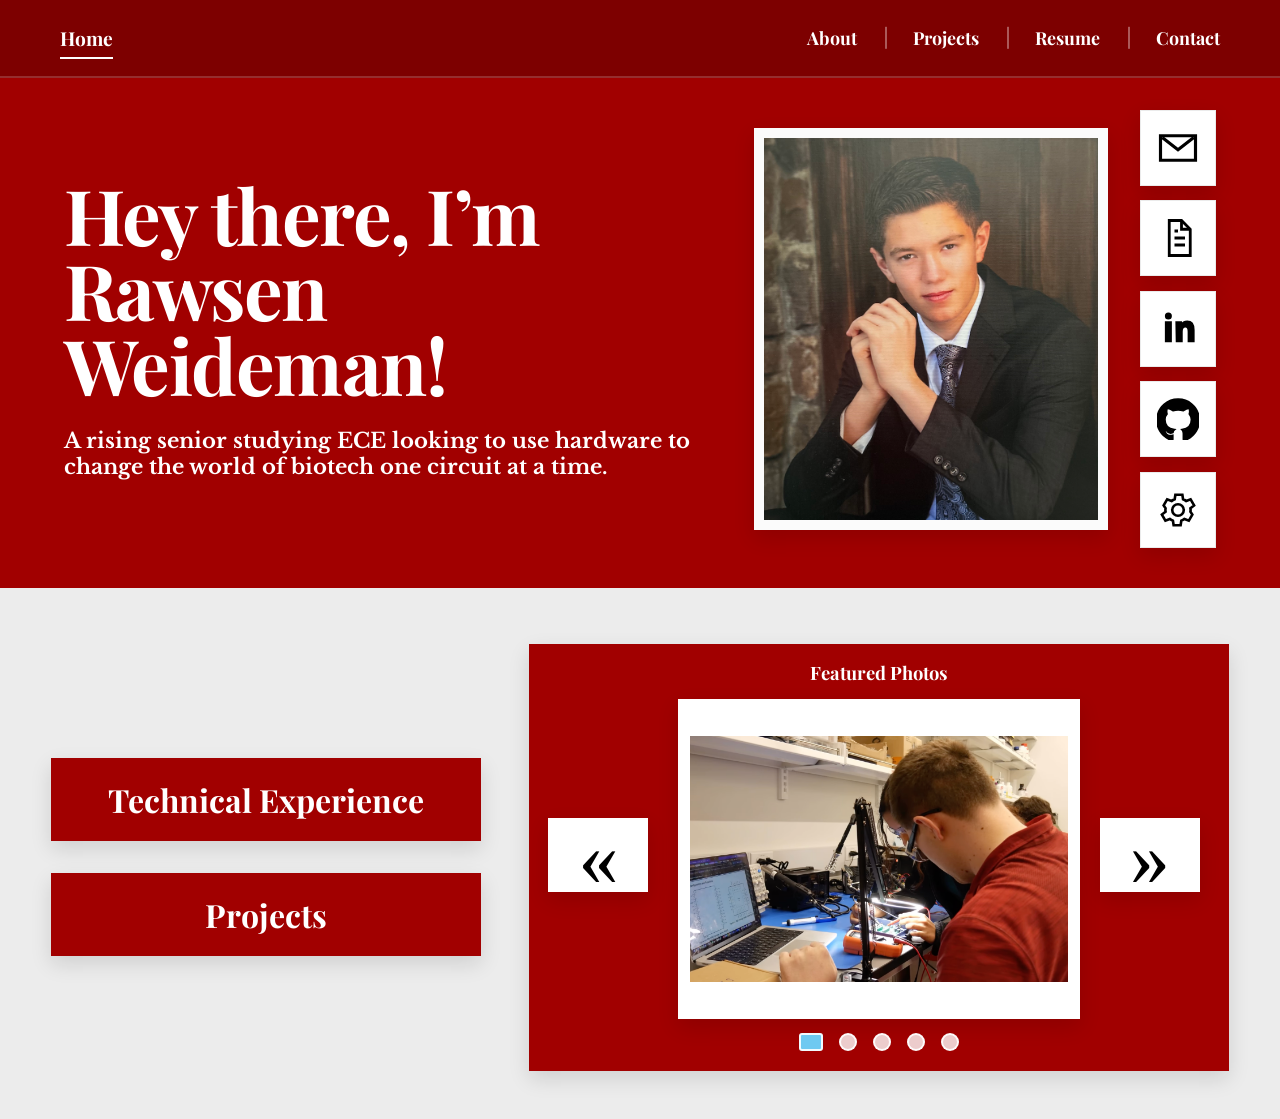
==== index.html @ 402f88d9 "Update index.html" ====
<!DOCTYPE html>
<html lang="en">
<head>
  <meta charset="UTF-8" />
  <meta name="viewport" content="width=device-width, initial-scale=1.0" />
  <title>Rawsen Portfolio</title>
  <link rel="preconnect" href="https://fonts.googleapis.com">
  <link rel="preconnect" href="https://fonts.gstatic.com" crossorigin>
  <link href="https://fonts.googleapis.com/css2?family=Playfair+Display:wght@600;700;800&family=Libre+Baskerville:wght@400;700&display=swap" rel="stylesheet">
  <link rel="stylesheet" href="style.css">
</head>
<body>
  <header class="topbar">
    <div class="nav-wrap">
      <a href="index.html" class="home-link active">Home</a>
      <nav class="nav">
        <a href="about.html">About</a>
        <a href="projects.html">Projects</a>
        <a href="resume.html">Resume</a>
        <a href="contact.html">Contact</a>
      </nav>
    </div>
  </header>

  <section class="hero">
    <div class="hero-grid">
      <div class="hero-copy">
        <h1>Hey there, I’m<br>Rawsen Weideman!</h1>
        <p>A rising senior studying ECE looking to use hardware to change the world of biotech one circuit at a time.</p>
      </div>

      <div class="hero-photo-wrap">
        <div class="hero-photo">
          <img src="images/profile.png" alt="Portrait of myself">
        </div>
      </div>

      <!-- <div class="social-rail">
        <a class="social-link" href="mailto:rlwWEIDS@gmail.com" aria-label="Email">
          <svg viewBox="0 0 24 24"><path d="M2 5h20v14H2z" fill="none" stroke-width="1.8"></path><path d="M3 6l9 7 9-7" fill="none" stroke-width="1.8"></path></svg>
        </a>
        <a class="social-link" href="links/Rawsen_Weideman_Resume.pdf" aria-label="Resume">
          <svg viewBox="0 0 24 24"><path d="M7 2h7l5 5v15H7z" fill="none" stroke-width="1.6"></path><path d="M14 2v5h5" fill="none" stroke-width="1.6"></path><path d="M10 12h6M10 16h6M10 8h2" fill="none" stroke-width="1.6"></path></svg>
        </a>
        <a class="social-link" href="https://linkedin.com/in/rawsen-weideman" target="_blank" rel="noreferrer" aria-label="LinkedIn">
          <svg viewBox="0 0 24 24"><path d="M5 8h3v11H5z"></path><circle cx="6.5" cy="4.5" r="1.5"></circle><path d="M11 8h2.8v1.6h.1c.4-.8 1.4-1.9 3.4-1.9 3 0 3.7 1.9 3.7 4.9V19h-3v-5.4c0-1.3 0-2.9-1.8-2.9s-2 1.4-2 2.8V19h-3z"></path></svg>
        </a>
        <a class="social-link" href="https://github.com/rweideman" target="_blank" rel="noreferrer" aria-label="GitHub">
          <svg viewBox="0 0 24 24"><path d="M12 .7a12 12 0 0 0-3.8 23.4c.6.1.8-.3.8-.6v-2.1c-3.3.7-4-1.4-4-1.4-.5-1.4-1.4-1.8-1.4-1.8-1.1-.8.1-.8.1-.8 1.2.1 1.9 1.3 1.9 1.3 1.1 1.8 2.8 1.3 3.5 1 .1-.8.4-1.3.8-1.6-2.6-.3-5.4-1.3-5.4-5.8 0-1.3.4-2.3 1.2-3.2-.1-.3-.5-1.5.1-3.1 0 0 1-.3 3.3 1.2a11 11 0 0 1 6 0c2.3-1.5 3.3-1.2 3.3-1.2.6 1.6.2 2.8.1 3.1.7.9 1.2 1.9 1.2 3.2 0 4.5-2.8 5.5-5.4 5.8.4.4.8 1.1.8 2.2v3.2c0 .3.2.7.8.6A12 12 0 0 0 12 .7z"></path></svg>
        </a>
        <a class="social-link" href="contact.html" aria-label="Contact">
          <svg viewBox="0 0 24 24"><path d="M19.1 13a7.5 7.5 0 0 0 .1-1 7.5 7.5 0 0 0-.1-1l2.1-1.6-2-3.5-2.5 1a8 8 0 0 0-1.8-1l-.4-2.6h-4l-.4 2.6a8 8 0 0 0-1.8 1l-2.5-1-2 3.5L4.9 11a7.5 7.5 0 0 0-.1 1 7.5 7.5 0 0 0 .1 1l-2.1 1.6 2 3.5 2.5-1a8 8 0 0 0 1.8 1l.4 2.6h4l.4-2.6a8 8 0 0 0 1.8-1l2.5 1 2-3.5z" fill="none" stroke-width="1.5"></path><circle cx="12" cy="12" r="3.3" fill="none" stroke-width="1.5"></circle></svg>
        </a>
      </div> -->
      <div class="social-rail">
  <a class="social-link" href="mailto:rlwWEIDS@gmail.com"
     aria-label="Email" data-tooltip="Email">
    <svg viewBox="0 0 24 24">
      <path d="M2 5h20v14H2z" fill="none" stroke-width="1.8"></path>
      <path d="M3 6l9 7 9-7" fill="none" stroke-width="1.8"></path>
    </svg>
  </a>

  <a class="social-link" href="links/Rawsen_Weideman_Resume.pdf"
     aria-label="Resume" data-tooltip="View Resume">
    <svg viewBox="0 0 24 24">
      <path d="M7 2h7l5 5v15H7z" fill="none" stroke-width="1.6"></path>
      <path d="M14 2v5h5" fill="none" stroke-width="1.6"></path>
      <path d="M10 12h6M10 16h6M10 8h2" fill="none" stroke-width="1.6"></path>
    </svg>
  </a>

  <a class="social-link"
     href="https://linkedin.com/in/rawsen-weideman"
     target="_blank"
     rel="noreferrer"
     aria-label="LinkedIn"
     data-tooltip="LinkedIn">
    <svg viewBox="0 0 24 24">
      <path d="M5 8h3v11H5z"></path>
      <circle cx="6.5" cy="4.5" r="1.5"></circle>
      <path d="M11 8h2.8v1.6h.1c.4-.8 1.4-1.9 3.4-1.9 3 0 3.7 1.9 3.7 4.9V19h-3v-5.4c0-1.3 0-2.9-1.8-2.9s-2 1.4-2 2.8V19h-3z"></path>
    </svg>
  </a>

  <a class="social-link"
     href="https://github.com/rweideman"
     target="_blank"
     rel="noreferrer"
     aria-label="GitHub"
     data-tooltip="GitHub">
    <svg viewBox="0 0 24 24">
      <path d="M12 .7a12 12 0 0 0-3.8 23.4c.6.1.8-.3.8-.6v-2.1c-3.3.7-4-1.4-4-1.4-.5-1.4-1.4-1.8-1.4-1.8-1.1-.8.1-.8.1-.8 1.2.1 1.9 1.3 1.9 1.3 1.1 1.8 2.8 1.3 3.5 1 .1-.8.4-1.3.8-1.6-2.6-.3-5.4-1.3-5.4-5.8 0-1.3.4-2.3 1.2-3.2-.1-.3-.5-1.5.1-3.1 0 0 1-.3 3.3 1.2a11 11 0 0 1 6 0c2.3-1.5 3.3-1.2 3.3-1.2.6 1.6.2 2.8.1 3.1.7.9 1.2 1.9 1.2 3.2 0 4.5-2.8 5.5-5.4 5.8.4.4.8 1.1.8 2.2v3.2c0 .3.2.7.8.6A12 12 0 0 0 12 .7z"></path>
    </svg>
  </a>

  <a class="social-link" href="contact.html"
     aria-label="Contact" data-tooltip="Contact Me">
    <svg viewBox="0 0 24 24">
      <path d="M19.1 13a7.5 7.5 0 0 0 .1-1 7.5 7.5 0 0 0-.1-1l2.1-1.6-2-3.5-2.5 1a8 8 0 0 0-1.8-1l-.4-2.6h-4l-.4 2.6a8 8 0 0 0-1.8 1l-2.5-1-2 3.5L4.9 11a7.5 7.5 0 0 0-.1 1 7.5 7.5 0 0 0 .1 1l-2.1 1.6 2 3.5 2.5-1a8 8 0 0 0 1.8 1l.4 2.6h4l.4-2.6a8 8 0 0 0 1.8-1l2.5 1 2-3.5z"
            fill="none" stroke-width="1.5"></path>
      <circle cx="12" cy="12" r="3.3" fill="none" stroke-width="1.5"></circle>
    </svg>
  </a>
</div>
    </div>
  </section>

  <section class="overview">
    <div class="overview-grid">
      <div class="stacked-links">
        <a href="resume.html">Technical Experience</a>
        <a href="projects.html">Projects</a>
      </div>

      <div class="feature-card">
        <button class="arrow-btn" type="button" id="featurePrev">&#171;</button>

        <div class="feature-media">
          <div class="feature-header">Featured Photos</div>

          <div class="feature-image">
            <img id="featureImage" src="images/feature-1.jpg" alt="Featured photo preview">
          </div>

          <div class="dots" id="featureDots"></div>
        </div>

        <button class="arrow-btn" type="button" id="featureNext">&#187;</button>
      </div>
    </div>
  </section>

  <script src="script.js"></script>
</body>
</html>
---- style.css ----
:root {
  --primary: #a10000;
  --primary-dark: #7d0000;
  --primary-mid: #8b0000;
  --light: #f3f3f3;
  --line: #d5d5d5;
  --text: #1d1d1d;
  --white: #ffffff;
  --shadow: 0 8px 20px rgba(0, 0, 0, 0.12);
}

* {
  box-sizing: border-box;
  margin: 0;
  padding: 0;
}

html {
  scroll-behavior: smooth;
}

body {
  font-family: "Libre Baskerville", serif;
  color: var(--text);
  background: var(--light);
}

img {
  max-width: 100%;
  display: block;
}

a {
  text-decoration: none;
  color: inherit;
}

.topbar {
  background: var(--primary-dark);
  color: var(--white);
  min-height: 78px;
  display: flex;
  align-items: center;
  padding: 0 4vw;
  border-bottom: 2px solid rgba(255,255,255,0.18);
  position: sticky;
  top: 0;
  z-index: 50;
}

.nav-wrap {
  width: 100%;
  display: flex;
  align-items: center;
  justify-content: space-between;
}

/* NAVIGATION BAR */

.home-link {
  font-family: "Playfair Display", serif;
  font-size: clamp(1.1rem, 1.5vw, 1.6rem);
  font-weight: 700;
  color: var(--white);
  padding: 0.2rem 0.55rem;
  margin-right: 1.6rem;
  transition: background-color 0.2s ease;
  position: relative;
  display: inline-block;
}

.nav {
  display: flex;
  align-items: center;
  gap: 2.4rem;
}

.nav a {
  font-family: "Playfair Display", serif;
  font-size: clamp(1rem, 1.4vw, 1.4rem);
  font-weight: 700;
  color: var(--white);
  padding: 0.2rem 0.55rem;
  line-height: 1;
  transition: background-color 0.2s ease;
  position: relative;
  display: inline-block;
  margin: 0;
}

/* Clean divider between links */
.nav a + a::before {
  content: "";
  position: absolute;
  left: -1.2rem;
  top: 50%;
  transform: translateY(-50%);
  width: 2px;
  height: 1.25em;
  background: rgba(255,255,255,0.35);
}

/* Hover background */
.home-link:hover,
.nav a:hover {
  background-color: rgba(0, 0, 0, 0.16);
  color: var(--white);
}

/* Active underline */
.home-link.active::after,
.nav a.active::after {
  content: "";
  position: absolute;
  left: 0.55rem;
  right: 0.55rem;
  bottom: -0.28rem;
  height: 2px;
  background: var(--white);
}

/* HOME PAGE */

.hero {
  background: var(--primary);
  color: var(--white);
  padding: 2rem 5vw 2.5rem;
}

.hero-grid {
  display: grid;
  grid-template-columns: 1.3fr 0.7fr auto;
  gap: 2rem;
  align-items: center;
  max-width: 1500px;
  margin: 0 auto;
}

.hero-copy h1 {
  font-family: "Playfair Display", serif;
  font-size: clamp(3rem, 6vw, 6rem);
  line-height: 0.98;
  margin-bottom: 1.6rem;
  letter-spacing: -0.02em;
}

.hero-copy p {
  font-size: clamp(1rem, 1.65vw, 2rem);
  max-width: 760px;
  line-height: 1.25;
  font-weight: 700;
}

.hero-photo-wrap {
  justify-self: center;
}

.hero-photo {
  width: min(380px, 100%);
  aspect-ratio: 0.88 / 1;
  background: #b8b8b8;
  border: 10px solid rgba(255,255,255,0.95);
  box-shadow: var(--shadow);
  overflow: hidden;
}

.hero-photo img {
  width: 100%;
  height: 100%;
  object-fit: cover;
}

.social-rail {
  display: flex;
  flex-direction: column;
  gap: 0.9rem;
  justify-self: end;
}

.social-link {
  width: 76px;
  height: 76px;
  background: var(--white);
  display: grid;
  place-items: center;
  box-shadow: var(--shadow);
  transition: transform 0.2s ease;
  border: 1px solid rgba(0,0,0,0.08);
}

.social-link:hover {
  transform: translateY(-2px);
}

.social-link svg {
  width: 42px;
  height: 42px;
  fill: #000;
  stroke: #000;
}

.overview {
  background: #ececec;
  padding: 3.5rem 4vw 3rem;
}

.overview-grid {
  max-width: 1400px;
  margin: 0 auto;
  display: grid;
  grid-template-columns: 430px 1fr;
  gap: 3rem;
  align-items: stretch;
}

.stacked-links {
  display: flex;
  flex-direction: column;
  gap: 2rem;
  justify-content: center;
}

.stacked-links a {
  display: block;
  background: var(--primary);
  color: var(--white);
  font-family: "Playfair Display", serif;
  font-weight: 700;
  font-size: clamp(1.7rem, 2.5vw, 2.8rem);
  text-align: center;
  padding: 1.25rem 1rem;
  box-shadow: var(--shadow);
  transition: transform 0.2s ease, background 0.2s ease;
}

.stacked-links a:hover {
  background: var(--primary-dark);
  transform: translateY(-2px);
}

.feature-card {
  background: var(--primary);
  color: var(--white);
  padding: 1rem 1.2rem 1.2rem;
  box-shadow: var(--shadow);
  display: grid;
  grid-template-columns: 110px 1fr 110px;
  gap: 1.25rem;
  align-items: center;
  min-height: 290px;
}

.feature-media {
  display: flex;
  flex-direction: column;
  align-items: center;
  gap: 0.9rem;
}

.feature-header {
  color: var(--white);
  font-family: "Playfair Display", serif;
  font-size: clamp(1.15rem, 1.35vw, 1.4rem);
  font-weight: 700;
  text-align: center;
  padding: 0;
}

.feature-image {
  width: min(430px, 100%);
  height: 320px;
  background: #ffffff;
  overflow: hidden;
  box-shadow: var(--shadow);
  display: flex;
  justify-content: center;
  align-items: center;
  padding: 0.75rem;
}

.feature-image img {
  max-width: 100%;
  max-height: 100%;
  width: auto;
  height: auto;
  object-fit: contain;
  display: block;
}

/* HOME PAGE CAROUSEL BUTTONS */

.arrow-btn {
  background: var(--white);
  border: none;
  color: #000;
  font-size: 5rem;
  line-height: 1;
  cursor: pointer;
  width: 100px;
  height: 74px;
  font-family: Georgia, serif;
  box-shadow: var(--shadow);
}

.arrow-btn:hover {
  background: #f3f3f3;
}

.dots {
  display: flex;
  gap: 1rem;
  align-items: center;
  justify-content: center;
}

.dot {
  width: 18px;
  height: 18px;
  border-radius: 50%;
  background: rgba(255,255,255,0.8);
  border: 2px solid rgba(255,255,255,0.9);
  cursor: pointer;
}

.dot.active {
  border-radius: 3px;
  width: 24px;
  background: #6ec9f1;
}

/* GENERAL PAGE STYLES */

.page-header {
  background: var(--primary);
  color: var(--white);
  padding: 3.5rem 5vw 4rem;
}

.page-header h1 {
  font-family: "Playfair Display", serif;
  font-size: clamp(3rem, 5vw, 5.3rem);
}

.page-content {
  max-width: 2000px;
  margin: 0 auto;
  padding: 3rem 3vw 4rem;
}

.content-block,
.project-detail {
  background: #fff;
  padding: 2rem;
  margin-bottom: 2rem;
  box-shadow: var(--shadow);
}

.content-block h2,
.project-detail h2 {
  font-family: "Playfair Display", serif;
  color: var(--primary);
  font-size: clamp(1.8rem, 3vw, 3rem);
  margin-bottom: 1.2rem;
}

.content-block p,
.project-detail p {
  font-size: 1.05rem;
  line-height: 1.7;
}

.content-block p + p,
.project-detail p + p {
  margin-top: 1rem;
}

.project-role {
  color: var(--primary);
  font-family: "Playfair Display", serif;
  font-size: 1.05rem;
  font-weight: 700;
  margin-top: -0.3rem;
  margin-bottom: 1.2rem;
  letter-spacing: 0.01em;
}

.center-block {
  text-align: center;
}

/* RESUME BUTTON */

.resume-button,
.resume-button:visited,
.resume-button:active {
  display: inline-flex;
  align-items: center;
  justify-content: center;
  margin-top: 1.5rem;
  background: var(--primary);
  color: var(--white);
  padding: 1rem 1.75rem;
  font-family: "Playfair Display", serif;
  font-size: 1.2rem;
  font-weight: 700;
  box-shadow: var(--shadow);
  text-decoration: none;
  transition: background 0.2s ease, transform 0.2s ease, box-shadow 0.2s ease;
  position: relative;
  top: 0;
}

.resume-button:hover {
  background: var(--primary-dark);
  color: var(--white);
  transform: translateY(-2px);
  box-shadow: 0 10px 24px rgba(0, 0, 0, 0.16);
  text-decoration: none;
}

.resume-role {
  color: var(--primary);
  font-family: "Playfair Display", serif;
  font-size: 1.7rem;
  font-weight: 700;
  margin-top: -0.3rem;
  margin-bottom: 1.2rem;
  letter-spacing: 0.01em;
}

/* PROJECT PAGE */

.project-detail-image {
  width: 100%;
  max-width: 700px;
  margin: 0 auto 1.5rem;
  background: #fff;
  box-shadow: var(--shadow);
  overflow: hidden;
}

.project-detail-image img {
  width: 100%;
  height: auto;
  object-fit: contain;
}

.project-carousel {
  display: grid;
  grid-template-columns: 70px 1fr 70px;
  gap: 1rem;
  align-items: center;
  margin: 0 auto 1.5rem;
}

.project-carousel-btn {
  background: var(--white);
  border: none;
  color: #000;
  font-size: 3.2rem;
  line-height: 1;
  cursor: pointer;
  height: 72px;
  box-shadow: var(--shadow);
  font-family: Georgia, serif;
}

.project-carousel-btn:hover {
  background: #f3f3f3;
}

.project-detail-image {
  width: 100%;
  max-width: 700px;
  margin: 0 auto;
  background: #fff;
  box-shadow: var(--shadow);
  overflow: hidden;
}

.project-detail-image img {
  width: 100%;
  height: 420px;
  object-fit: contain;
  display: block;
}

.project-image-caption {
  padding: 0.9rem 1rem 1rem;
  font-size: 0.95rem;
  line-height: 1.5;
  color: var(--primary);
  background: #fff;
  border-top: 1px solid var(--line);
  font-style: italic;
}

/* PROJECT HEADER WITH IMAGE/LOGO */

.project-heading {
  display: flex;
  align-items: flex-start;
  justify-content: space-between;
  gap: 2rem;
  margin-bottom: 1.2rem;
}

.project-heading-text {
  flex: 1;
}

.project-heading-text h2 {
  margin-bottom: 0.5rem;
}

.project-heading-text .project-role {
  margin-bottom: 0;
}

.project-logo {
  height: 58px;
  width: 150px;
  flex-shrink: 0;
  display: flex;
  align-items: flex-start;
  justify-content: flex-end;
}

.project-logo img {
  max-height: 58px;
  max-width: 150px;
  width: auto;
  height: auto;
  object-fit: contain;
  display: block;
}

/* Bold/Underline links */

.content-block a:not(.resume-button),
.project-detail a {
  color: var(--primary);
  text-decoration: underline;
  text-decoration-thickness: 2px;
  text-underline-offset: 3px;
  font-weight: 600;
  transition: color 0.2s ease;
}

.content-block a:not(.resume-button):hover,
.project-detail a:hover {
  color: var(--primary-dark);
}

.tech-label {
  color: var(--primary);
  font-family: "Playfair Display", serif;
  font-weight: 700;
}

/* RESUME PAGE */

.resume-intro-block {
  margin-bottom: 2.5rem;
}

.resume-detail-row {
  display: grid;
  grid-template-columns: 1fr 360px;
  gap: 2rem;
  align-items: stretch;
  margin-bottom: 2.5rem;
}

.resume-detail-image {
  background: #fff;
  box-shadow: var(--shadow);
  overflow: hidden;
  align-self: start;
}

.resume-detail-image img {
  width: 100%;
  height: auto;
  display: block;
  object-fit: contain;
}

.resume-detail-text {
  margin-bottom: 0;
  height: 100%;
}

/* EXPERIENCE HEADER WITH IMAGE/LOGO */

.experience-heading {
  display: flex;
  align-items: flex-start;
  justify-content: space-between;
  gap: 2rem;
  margin-bottom: 1.2rem;
}

.experience-heading .project-role {
  margin-top: -0.3rem;
  margin-bottom: 0;
  flex: 1;
}

.experience-logo {
  height: 58px;
  width: 150px;
  flex-shrink: 0;
  display: flex;
  align-items: flex-start;
  justify-content: flex-end;
}

.experience-logo img {
  max-height: 58px;
  max-width: 150px;
  width: auto;
  height: auto;
  object-fit: contain;
  display: block;
}

/* ABOUT PAGE */

.about-intro {
  display: grid;
  grid-template-columns: 360px 1fr;
  gap: 2rem;
  align-items: stretch;
  margin-bottom: 2.5rem;
}

.about-main-image {
  background: #fff;
  box-shadow: var(--shadow);
  overflow: hidden;
  align-self: start;
}

.about-main-image img {
  width: 100%;
  height: auto;
  display: block;
  object-fit: contain;
}

.about-text-block {
  margin-bottom: 0;
  height: 100%;
}

.photo-gallery-section {
  background: #fff;
  padding: 2rem;
  box-shadow: var(--shadow);
}

.photo-gallery-section h2 {
  font-family: "Playfair Display", serif;
  color: var(--primary);
  font-size: clamp(1.8rem, 3vw, 3rem);
  margin-bottom: 1.5rem;
}

.photo-gallery-grid {
  display: grid;
  grid-template-columns: repeat(3, 1fr);
  gap: 1.25rem;
}

.gallery-photo {
  background: #f2f2f2;
  box-shadow: var(--shadow);
  overflow: hidden;
  aspect-ratio: 1 / 1;
}

.gallery-photo img {
  width: 100%;
  height: 100%;
  object-fit: cover;
  display: block;
}

/* RESPONSIVE STYLES */

@media (max-width: 1180px) {
  .hero-grid {
    grid-template-columns: 1fr;
  }

  .social-rail {
    flex-direction: row;
    justify-self: start;
    flex-wrap: wrap;
  }

  .overview-grid {
    grid-template-columns: 1fr;
  }
}

@media (max-width: 900px) {
  .feature-card {
    grid-template-columns: 1fr;
  }

  .feature-image {
    width: min(430px, 100%);
    height: 280px;
  }

  .arrow-btn {
    width: 100%;
  }

  .overview-grid {
    gap: 2rem;
  }

  .about-intro {
    grid-template-columns: 1fr;
  }

  .about-main-image {
    max-width: 420px;
    margin: 0 auto;
  }

  .photo-gallery-grid {
    grid-template-columns: repeat(2, 1fr);
  }

  .resume-detail-row,
  .resume-detail-row.reverse {
    grid-template-columns: 1fr;
  }

  .resume-detail-row.reverse .resume-detail-image,
  .resume-detail-row.reverse .resume-detail-text {
    order: initial;
  }

  .resume-detail-image {
    max-width: 420px;
    margin: 0 auto;
  }
}

@media (max-width: 720px) {
  .topbar {
    justify-content: center;
    padding: 1rem;
  }

  .nav-wrap {
    flex-direction: column;
    gap: 0.8rem;
  }

  .nav {
    flex-wrap: wrap;
    justify-content: center;
    gap: 0.6rem;
  }

  .nav a + a::before {
    display: none;
  }

  .nav a {
    padding: 0.25rem 0.45rem;
    margin: 0 0.35rem;
  }

  .home-link {
    padding: 0.25rem 0.45rem;
    margin-right: 0;
  }

  .home-link.active::after,
  .nav a.active::after {
    left: 0.45rem;
    right: 0.45rem;
    bottom: -0.25rem;
  }

  .experience-heading {
    align-items: flex-start;
    gap: 1rem;
  }

  .experience-logo {
    height: 44px;
    width: 105px;
  }

  .experience-logo img {
    max-height: 44px;
    max-width: 105px;
  }

  .hero {
    padding-top: 2rem;
  }

  .hero-copy h1 {
    font-size: 3rem;
  }

  .photo-gallery-grid {
    grid-template-columns: 1fr;
  }

  .project-heading {
    align-items: flex-start;
    gap: 1rem;
  }

  .project-logo {
    height: 44px;
    width: 105px;
  }

  .project-logo img {
    max-height: 44px;
    max-width: 105px;
  }

  .project-carousel {
    grid-template-columns: 1fr;
  }

  .project-carousel-btn {
    width: 100%;
  }

  .project-detail-image img {
    height: auto;
  }
}

/* CONTACT PAGE */

.contact-page-content {
  padding: 3rem 4vw 4rem;
}

.contact-layout {
  display: grid;
  grid-template-columns: minmax(0, 3fr) minmax(260px, 0.8fr);
  gap: 2rem;
  align-items: stretch;
  width: 100%;
}

.contact-message-block {
  background: var(--white);
  box-shadow: var(--shadow);
  padding: 2.75rem;
  min-height: 560px;
  display: flex;
  flex-direction: column;
}

.contact-message-block h2 {
  font-family: "Playfair Display", serif;
  color: var(--primary);
  font-size: clamp(2.3rem, 4vw, 4rem);
  margin-bottom: 1rem;
}

.contact-message-block p {
  font-size: 1.1rem;
  line-height: 1.7;
  margin-bottom: 2rem;
  max-width: 900px;
}

.contact-form {
  display: flex;
  flex-direction: column;
  gap: 1.3rem;
  flex: 1;
}

.contact-field-row {
  display: grid;
  grid-template-columns: 1fr 1fr;
  gap: 1.3rem;
}

.contact-field {
  display: flex;
  flex-direction: column;
  gap: 0.55rem;
}

.contact-field label {
  font-family: "Playfair Display", serif;
  color: var(--primary);
  font-size: 1.15rem;
  font-weight: 700;
}

.contact-field input,
.contact-field textarea {
  width: 100%;
  border: 2px solid var(--line);
  background: var(--white);
  color: var(--text);
  padding: 1rem;
  font-family: "Libre Baskerville", serif;
  font-size: 1rem;
}

.contact-field textarea {
  min-height: 235px;
  resize: vertical;
}

.contact-field input:focus,
.contact-field textarea:focus {
  outline: none;
  border-color: var(--primary);
}

.contact-form button {
  align-self: flex-start;
  background: var(--primary);
  color: var(--white);
  border: none;
  padding: 1rem 2rem;
  font-family: "Playfair Display", serif;
  font-size: 1.25rem;
  font-weight: 700;
  box-shadow: var(--shadow);
  cursor: pointer;
  transition: background 0.2s ease, transform 0.2s ease;
}

.contact-form button:hover {
  background: var(--primary-dark);
  color: var(--white);
  transform: translateY(-2px);
}

.contact-side-links {
  display: flex;
  flex-direction: column;
  gap: 1.25rem;
  align-items: stretch;
}

.contact-side-btn {
  display: flex;
  align-items: center;
  justify-content: center;
  background: var(--primary);
  color: var(--white);
  box-shadow: var(--shadow);
  padding: 1rem 1.75rem;
  min-height: 72px;
  font-family: "Playfair Display", serif;
  font-size: 1.2rem;
  font-weight: 700;
  text-align: center;
  transition: background 0.2s ease, transform 0.2s ease;
}

.contact-side-btn:hover {
  background: var(--primary-dark);
  color: var(--white);
  transform: translateY(-2px);
}

@media (max-width: 950px) {
  .contact-layout {
    grid-template-columns: 1fr;
  }

  .contact-side-links {
    display: grid;
    grid-template-columns: 1fr 1fr;
  }

  .contact-side-btn {
    min-height: 140px;
  }
}

@media (max-width: 720px) {
  .contact-field-row {
    grid-template-columns: 1fr;
  }

  .contact-message-block {
    padding: 2rem;
    min-height: auto;
  }

  .contact-side-links {
    grid-template-columns: 1fr;
  }
}
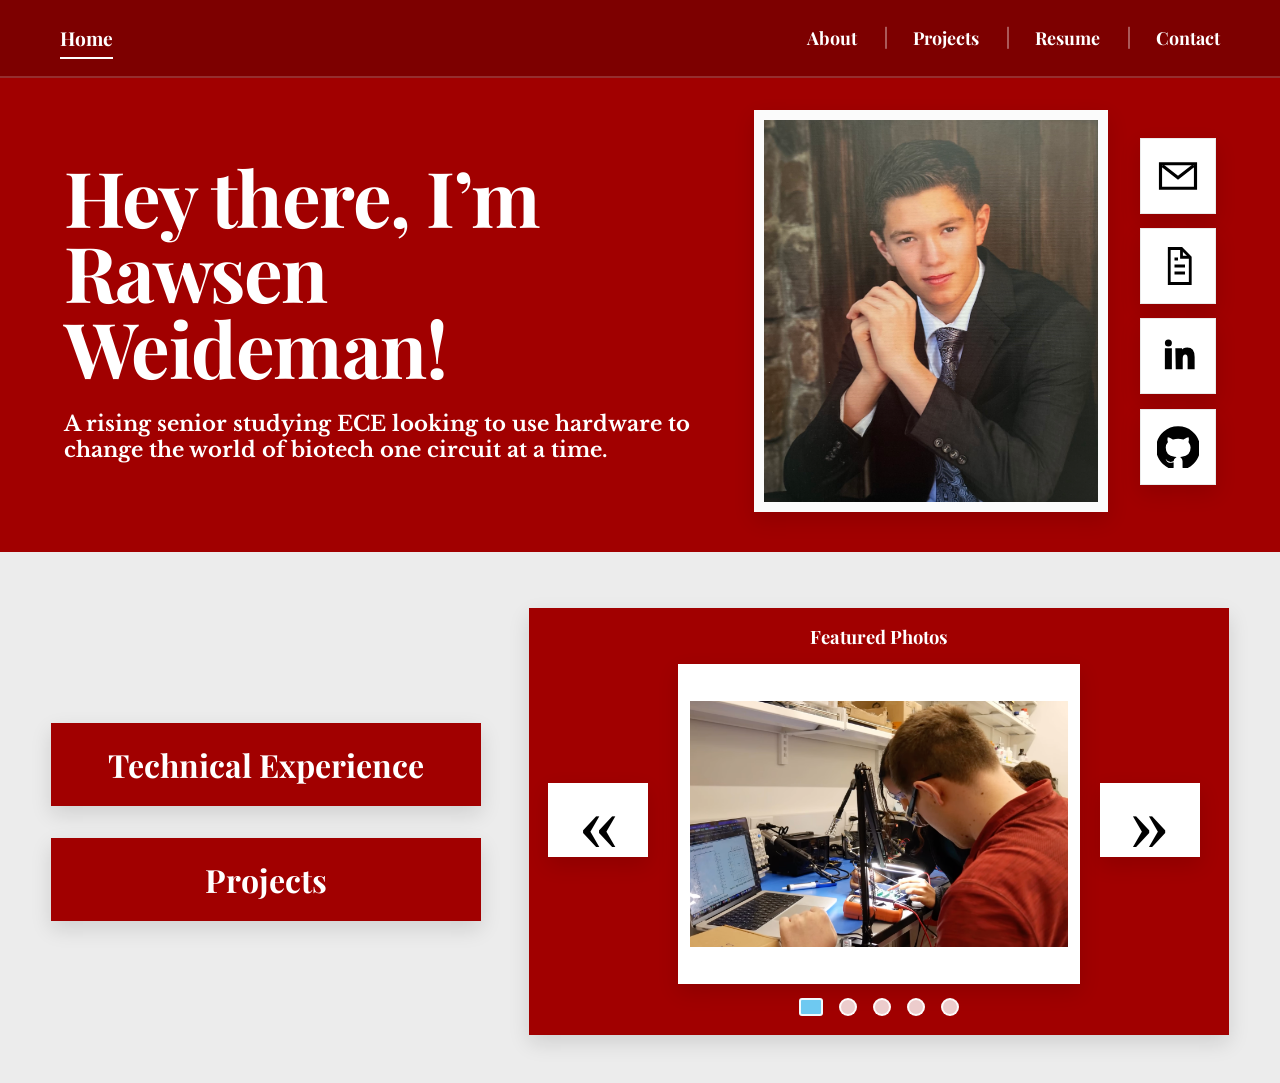
==== commit 191e352e: "Update index.html" ====
--- a/index.html
+++ b/index.html
@@ -35,26 +35,9 @@
         </div>
       </div>
 
-      <!-- <div class="social-rail">
-        <a class="social-link" href="mailto:rlwWEIDS@gmail.com" aria-label="Email">
-          <svg viewBox="0 0 24 24"><path d="M2 5h20v14H2z" fill="none" stroke-width="1.8"></path><path d="M3 6l9 7 9-7" fill="none" stroke-width="1.8"></path></svg>
-        </a>
-        <a class="social-link" href="links/Rawsen_Weideman_Resume.pdf" aria-label="Resume">
-          <svg viewBox="0 0 24 24"><path d="M7 2h7l5 5v15H7z" fill="none" stroke-width="1.6"></path><path d="M14 2v5h5" fill="none" stroke-width="1.6"></path><path d="M10 12h6M10 16h6M10 8h2" fill="none" stroke-width="1.6"></path></svg>
-        </a>
-        <a class="social-link" href="https://linkedin.com/in/rawsen-weideman" target="_blank" rel="noreferrer" aria-label="LinkedIn">
-          <svg viewBox="0 0 24 24"><path d="M5 8h3v11H5z"></path><circle cx="6.5" cy="4.5" r="1.5"></circle><path d="M11 8h2.8v1.6h.1c.4-.8 1.4-1.9 3.4-1.9 3 0 3.7 1.9 3.7 4.9V19h-3v-5.4c0-1.3 0-2.9-1.8-2.9s-2 1.4-2 2.8V19h-3z"></path></svg>
-        </a>
-        <a class="social-link" href="https://github.com/rweideman" target="_blank" rel="noreferrer" aria-label="GitHub">
-          <svg viewBox="0 0 24 24"><path d="M12 .7a12 12 0 0 0-3.8 23.4c.6.1.8-.3.8-.6v-2.1c-3.3.7-4-1.4-4-1.4-.5-1.4-1.4-1.8-1.4-1.8-1.1-.8.1-.8.1-.8 1.2.1 1.9 1.3 1.9 1.3 1.1 1.8 2.8 1.3 3.5 1 .1-.8.4-1.3.8-1.6-2.6-.3-5.4-1.3-5.4-5.8 0-1.3.4-2.3 1.2-3.2-.1-.3-.5-1.5.1-3.1 0 0 1-.3 3.3 1.2a11 11 0 0 1 6 0c2.3-1.5 3.3-1.2 3.3-1.2.6 1.6.2 2.8.1 3.1.7.9 1.2 1.9 1.2 3.2 0 4.5-2.8 5.5-5.4 5.8.4.4.8 1.1.8 2.2v3.2c0 .3.2.7.8.6A12 12 0 0 0 12 .7z"></path></svg>
-        </a>
-        <a class="social-link" href="contact.html" aria-label="Contact">
-          <svg viewBox="0 0 24 24"><path d="M19.1 13a7.5 7.5 0 0 0 .1-1 7.5 7.5 0 0 0-.1-1l2.1-1.6-2-3.5-2.5 1a8 8 0 0 0-1.8-1l-.4-2.6h-4l-.4 2.6a8 8 0 0 0-1.8 1l-2.5-1-2 3.5L4.9 11a7.5 7.5 0 0 0-.1 1 7.5 7.5 0 0 0 .1 1l-2.1 1.6 2 3.5 2.5-1a8 8 0 0 0 1.8 1l.4 2.6h4l.4-2.6a8 8 0 0 0 1.8-1l2.5 1 2-3.5z" fill="none" stroke-width="1.5"></path><circle cx="12" cy="12" r="3.3" fill="none" stroke-width="1.5"></circle></svg>
-        </a>
-      </div> -->
       <div class="social-rail">
-  <a class="social-link" href="mailto:rlwWEIDS@gmail.com"
-     aria-label="Email" data-tooltip="Email">
+  <a class="social-link" href="contact.html"
+     aria-label="Email" data-tooltip="Contact Me (Email)">
     <svg viewBox="0 0 24 24">
       <path d="M2 5h20v14H2z" fill="none" stroke-width="1.8"></path>
       <path d="M3 6l9 7 9-7" fill="none" stroke-width="1.8"></path>
@@ -94,14 +77,6 @@
     </svg>
   </a>
 
-  <a class="social-link" href="contact.html"
-     aria-label="Contact" data-tooltip="Contact Me">
-    <svg viewBox="0 0 24 24">
-      <path d="M19.1 13a7.5 7.5 0 0 0 .1-1 7.5 7.5 0 0 0-.1-1l2.1-1.6-2-3.5-2.5 1a8 8 0 0 0-1.8-1l-.4-2.6h-4l-.4 2.6a8 8 0 0 0-1.8 1l-2.5-1-2 3.5L4.9 11a7.5 7.5 0 0 0-.1 1 7.5 7.5 0 0 0 .1 1l-2.1 1.6 2 3.5 2.5-1a8 8 0 0 0 1.8 1l.4 2.6h4l.4-2.6a8 8 0 0 0 1.8-1l2.5 1 2-3.5z"
-            fill="none" stroke-width="1.5"></path>
-      <circle cx="12" cy="12" r="3.3" fill="none" stroke-width="1.5"></circle>
-    </svg>
-  </a>
 </div>
     </div>
   </section>
--- a/style.css
+++ b/style.css
@@ -534,6 +534,57 @@
   object-fit: contain;
   display: block;
 }
+.social-link {
+  position: relative;
+}
+
+.social-rail {
+  overflow: visible;
+}
+
+.social-link {
+  position: relative;
+  overflow: visible;
+}
+
+/* Tooltip */
+.social-link::after {
+  content: attr(aria-label);
+
+  position: absolute;
+  right: calc(100% + 14px);
+  top: 50%;
+  transform: translateY(-50%);
+
+  background: #1d1d1d;
+  color: white;
+
+  font-family: "Libre Baskerville", serif;
+  font-size: 0.9rem;
+  font-weight: 700;
+
+  padding: 0.55rem 0.8rem;
+  white-space: nowrap;
+
+  opacity: 0;
+  visibility: hidden;
+
+  pointer-events: none;
+  z-index: 1000;
+
+  transition: opacity 0.2s ease;
+}
+
+.social-link:hover {
+  z-index: 1000;
+}
+
+.social-link:hover::after,
+.social-link:focus-visible::after {
+  opacity: 1;
+  visibility: visible;
+}
+
 
 /* Bold/Underline links */
 
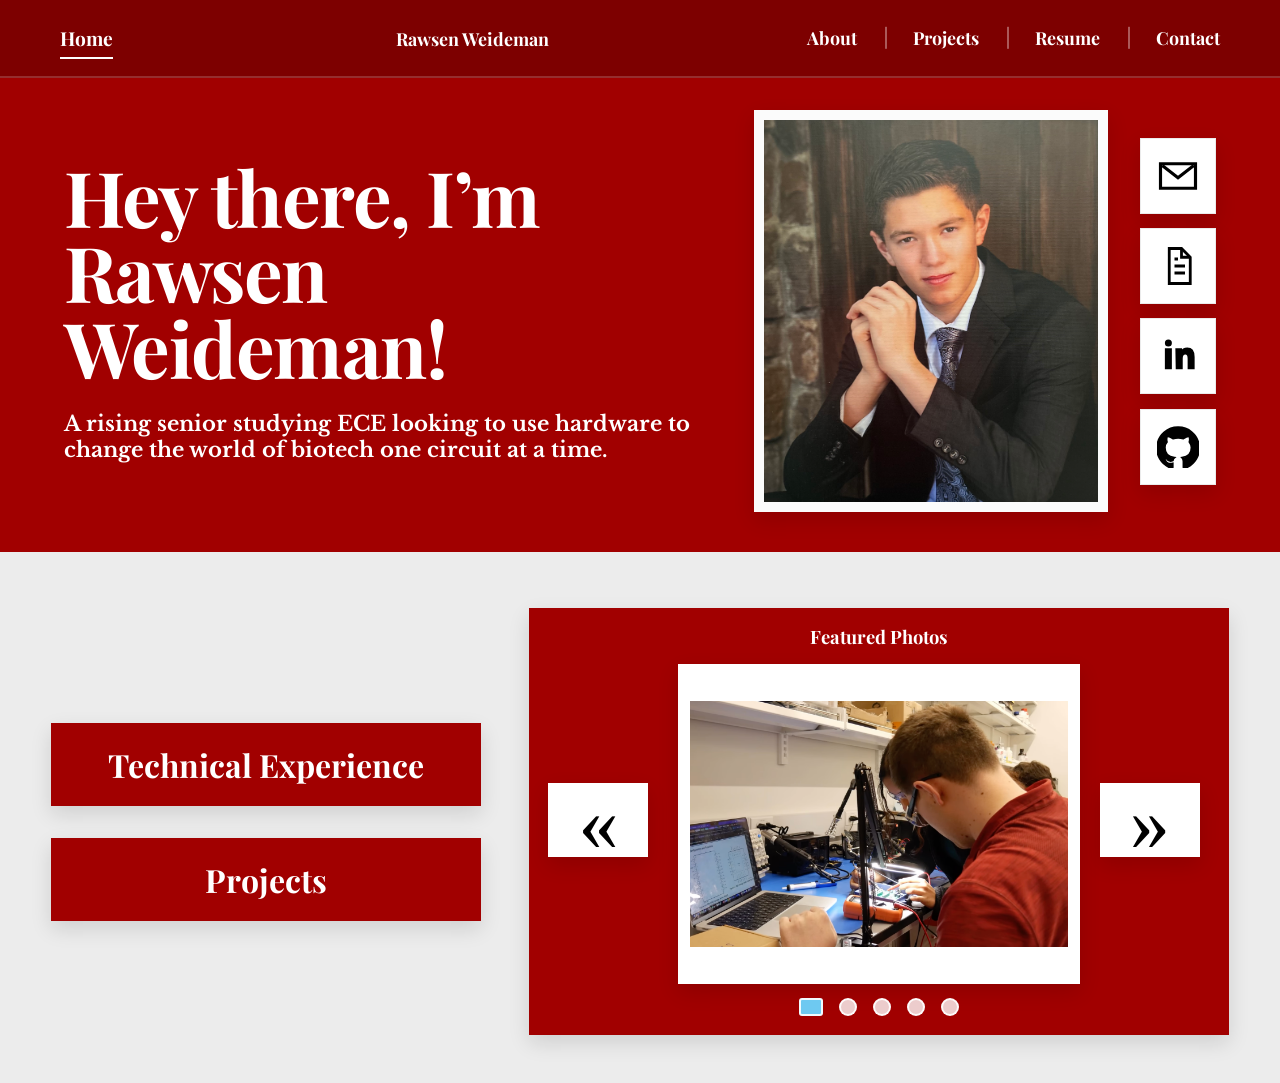
==== commit b4fcedf0: "Update index.html" ====
--- a/index.html
+++ b/index.html
@@ -13,6 +13,7 @@
   <header class="topbar">
     <div class="nav-wrap">
       <a href="index.html" class="home-link active">Home</a>
+      <span class="nav-name">Rawsen Weideman</span>
       <nav class="nav">
         <a href="about.html">About</a>
         <a href="projects.html">Projects</a>
--- a/style.css
+++ b/style.css
@@ -86,6 +86,16 @@
   position: relative;
   display: inline-block;
   margin: 0;
+}
+
+/* Name */
+.nav-name {
+  font-family: "Playfair Display", serif;
+  font-size: clamp(1rem, 1.4vw, 1.4rem);
+  font-weight: 700;
+  color: var(--white);
+  white-space: nowrap;
+  padding: 0.2rem 0.55rem;
 }
 
 /* Clean divider between links */
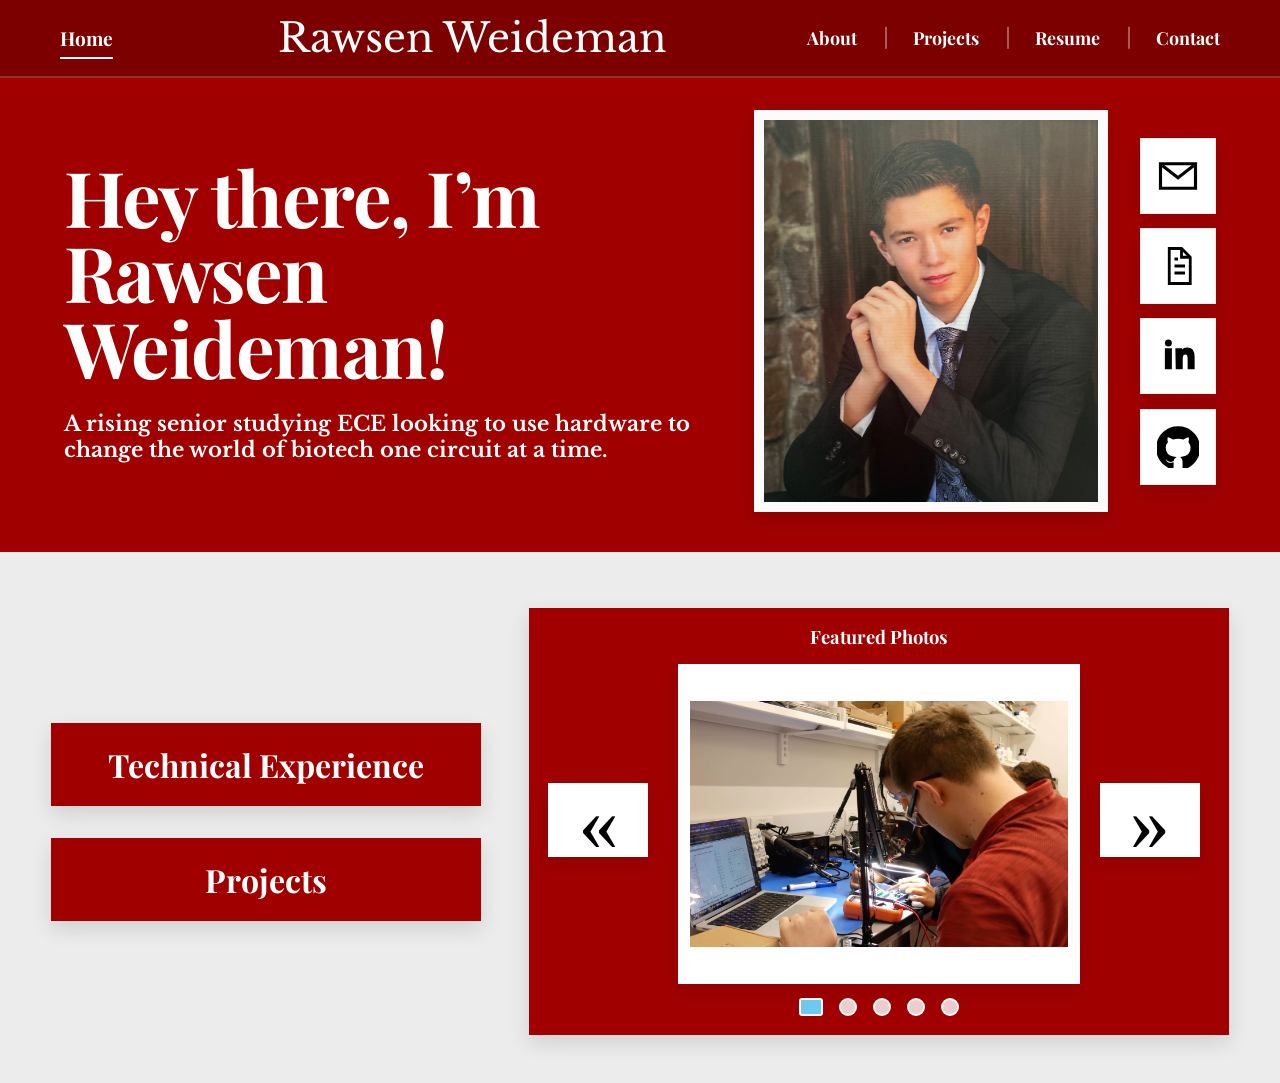
==== commit 341dc422: "TESTESTEST" ====
--- a/index.html
+++ b/index.html
@@ -13,7 +13,9 @@
   <header class="topbar">
     <div class="nav-wrap">
       <a href="index.html" class="home-link active">Home</a>
-      <span class="nav-name">Rawsen Weideman</span>
+      <span class="nav-name" style="font-size: 40px !important;">
+  Rawsen Weideman
+</span>
       <nav class="nav">
         <a href="about.html">About</a>
         <a href="projects.html">Projects</a>
--- a/style.css
+++ b/style.css
@@ -89,9 +89,9 @@
 }
 
 /* Name */
-.nav-name {
-  font-family: "Playfair Display", serif;
-  font-size: clamp(1rem, 1.4vw, 1.4rem);
+.nav .nav-name {
+  font-family: "Playfair Display", serif;
+  font-size: 1.6rem !important;
   font-weight: 700;
   color: var(--white);
   white-space: nowrap;
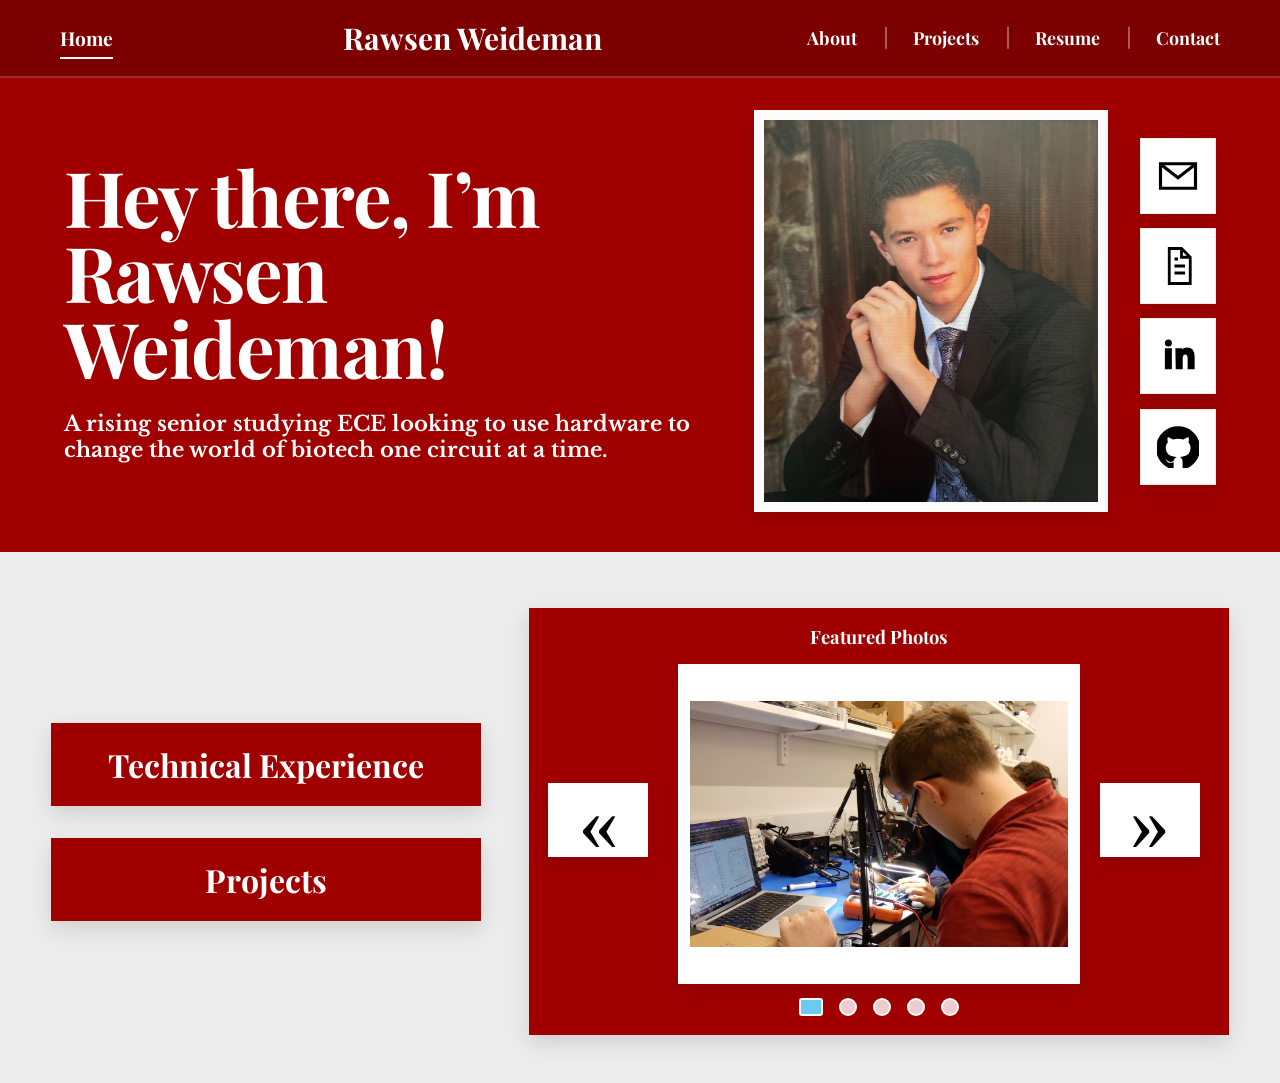
==== commit ba685d7e: "Update index.html" ====
--- a/index.html
+++ b/index.html
@@ -13,9 +13,7 @@
   <header class="topbar">
     <div class="nav-wrap">
       <a href="index.html" class="home-link active">Home</a>
-      <span class="nav-name" style="font-size: 40px !important;">
-  Rawsen Weideman
-</span>
+      <span class="nav-name" style="font-size: 30px !important;">Rawsen Weideman</span>
       <nav class="nav">
         <a href="about.html">About</a>
         <a href="projects.html">Projects</a>
--- a/style.css
+++ b/style.css
@@ -89,9 +89,9 @@
 }
 
 /* Name */
-.nav .nav-name {
-  font-family: "Playfair Display", serif;
-  font-size: 1.6rem !important;
+.nav-name {
+  font-family: "Playfair Display", serif;
+  font-size: clamp(1rem, 1.4vw, 1.4rem);
   font-weight: 700;
   color: var(--white);
   white-space: nowrap;
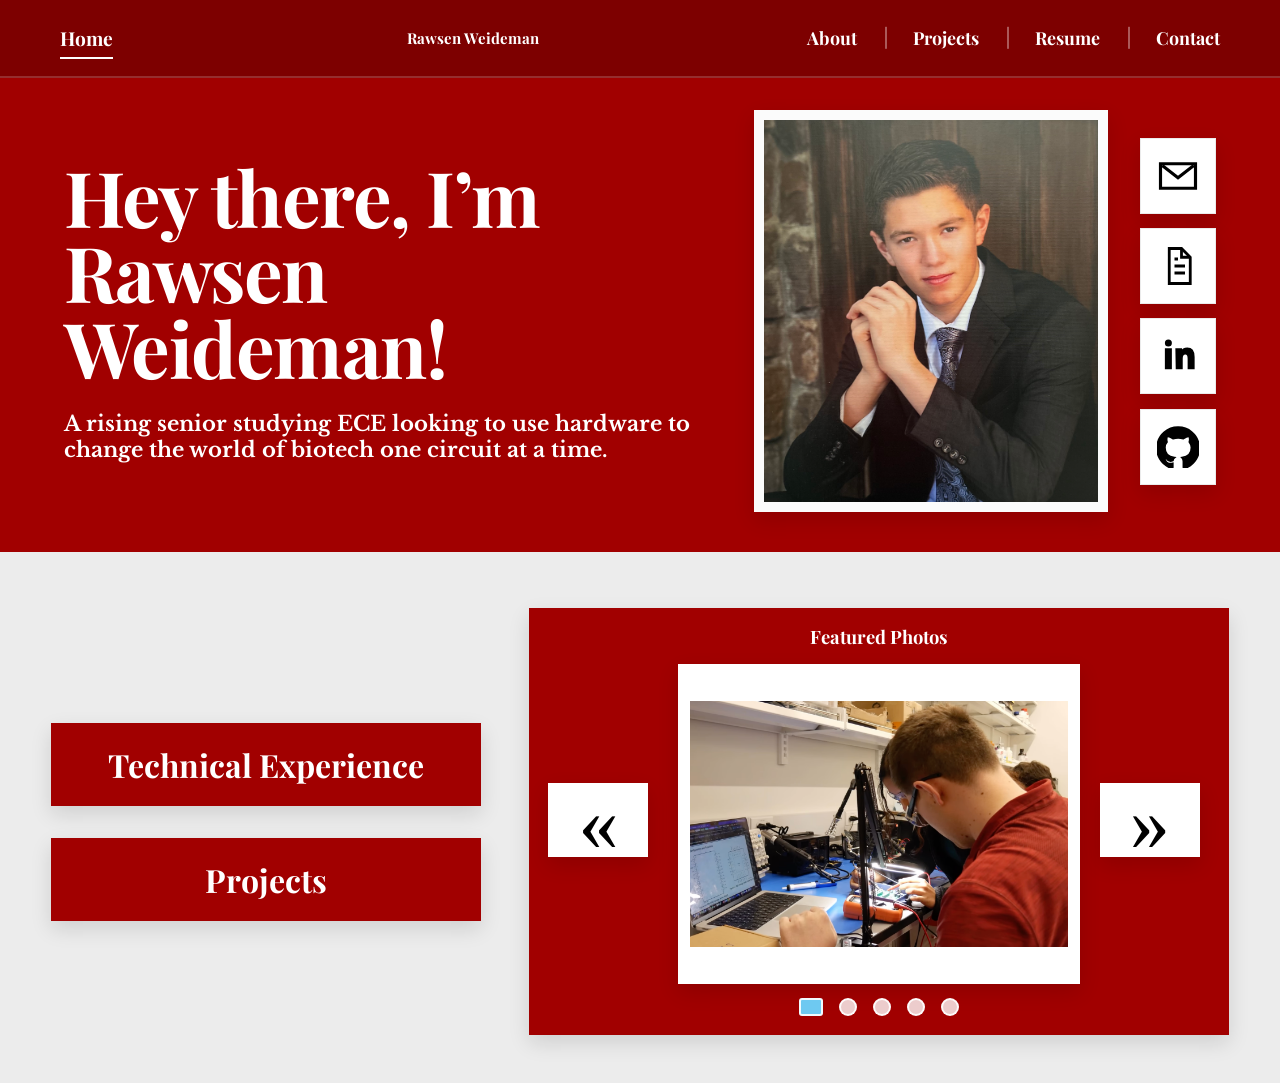
==== commit d56545de: "Update index.html" ====
--- a/index.html
+++ b/index.html
@@ -13,7 +13,7 @@
   <header class="topbar">
     <div class="nav-wrap">
       <a href="index.html" class="home-link active">Home</a>
-      <span class="nav-name" style="font-size: 30px !important;">Rawsen Weideman</span>
+      <span class="nav-name" style="font-size: 15px !important;">Rawsen Weideman</span>
       <nav class="nav">
         <a href="about.html">About</a>
         <a href="projects.html">Projects</a>
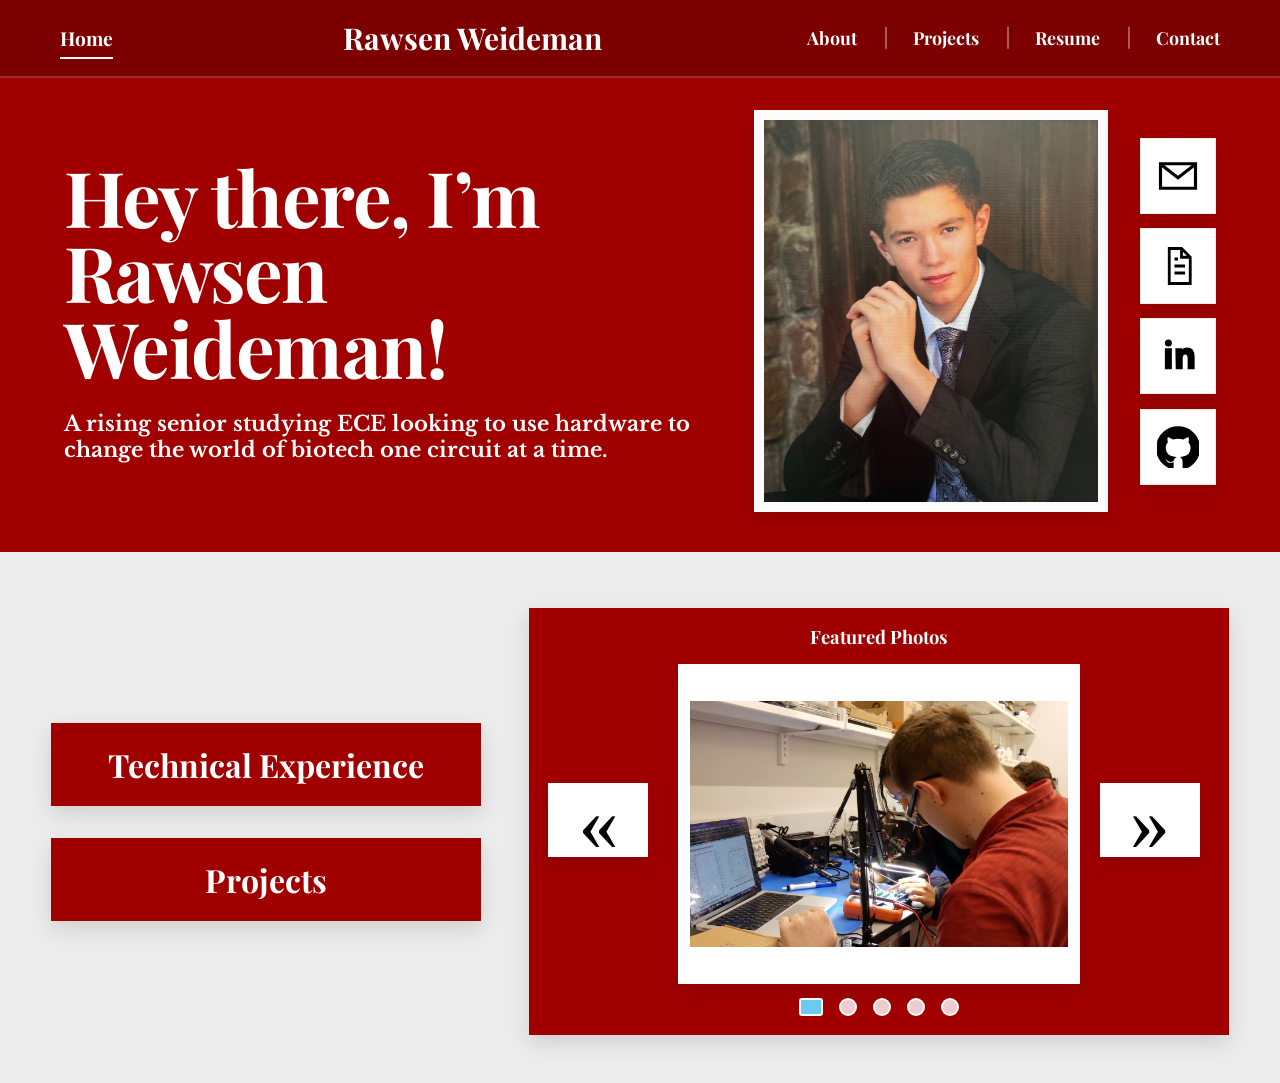
==== commit ce364800: "Update index.html" ====
--- a/index.html
+++ b/index.html
@@ -13,7 +13,7 @@
   <header class="topbar">
     <div class="nav-wrap">
       <a href="index.html" class="home-link active">Home</a>
-      <span class="nav-name" style="font-size: 15px !important;">Rawsen Weideman</span>
+      <span class="nav-name" style="font-size: 30px !important;">Rawsen Weideman</span>
       <nav class="nav">
         <a href="about.html">About</a>
         <a href="projects.html">Projects</a>
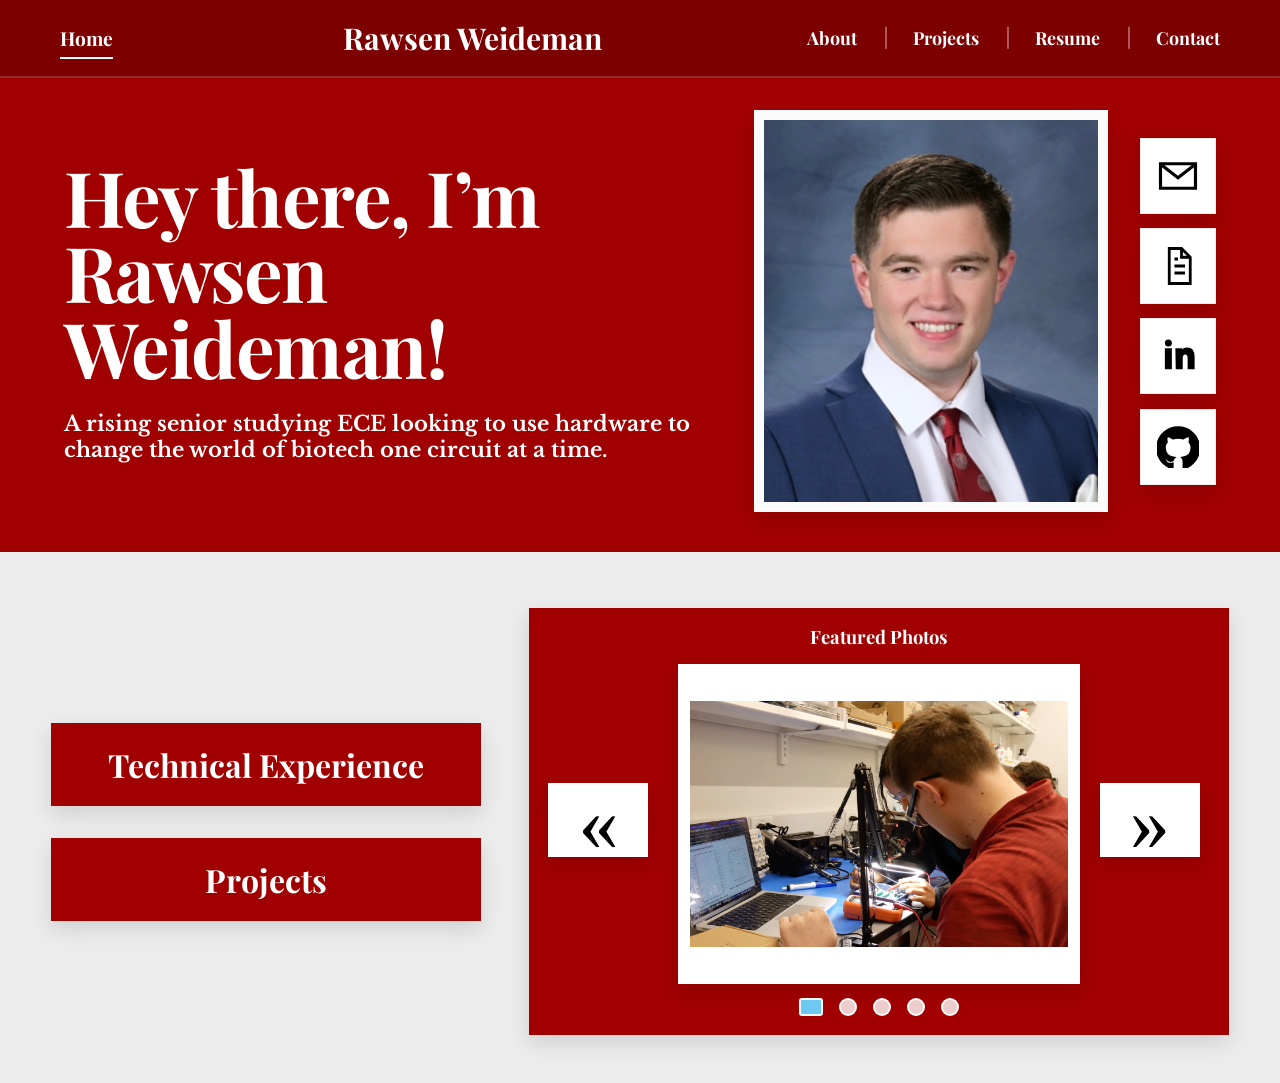
==== commit d2b9e783: "Update index.html" ====
--- a/index.html
+++ b/index.html
@@ -32,7 +32,7 @@
 
       <div class="hero-photo-wrap">
         <div class="hero-photo">
-          <img src="images/profile.png" alt="Portrait of myself">
+          <img src="images/profile-2.png" alt="Portrait of myself">
         </div>
       </div>
 
